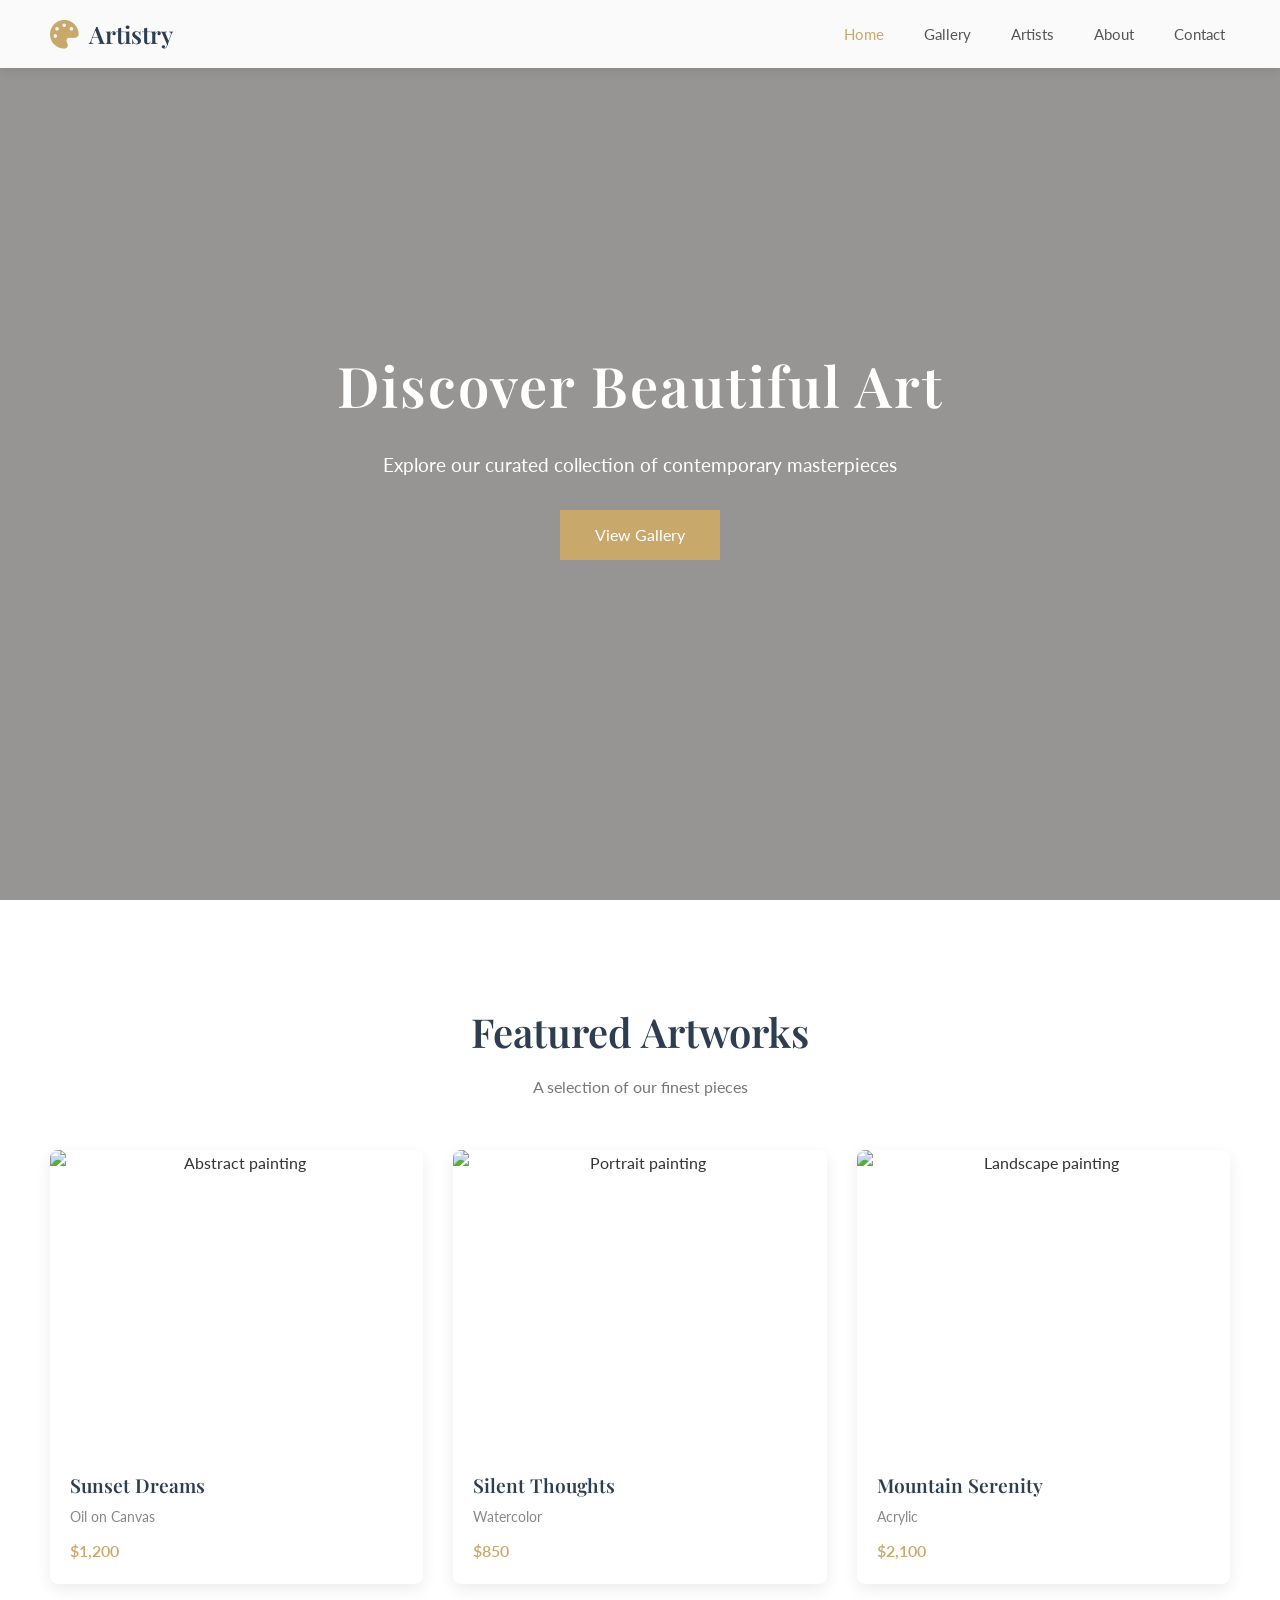
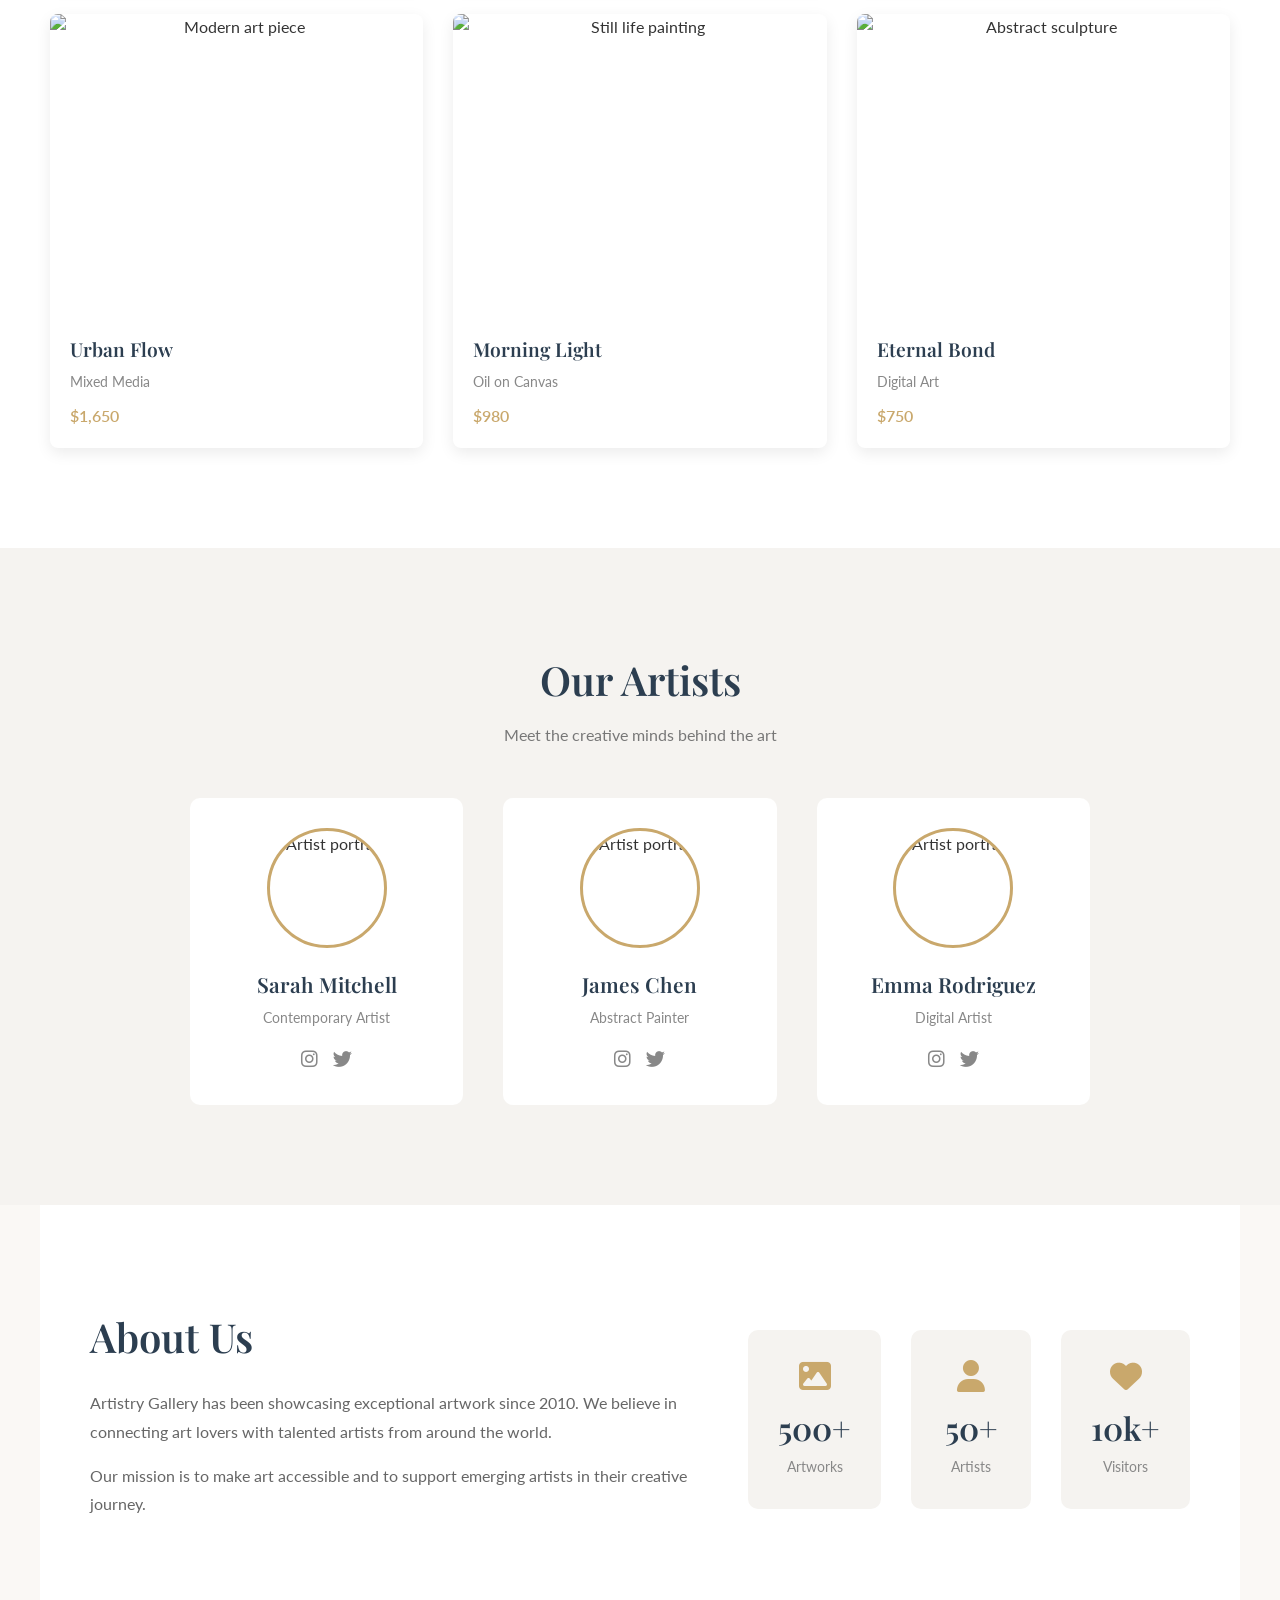
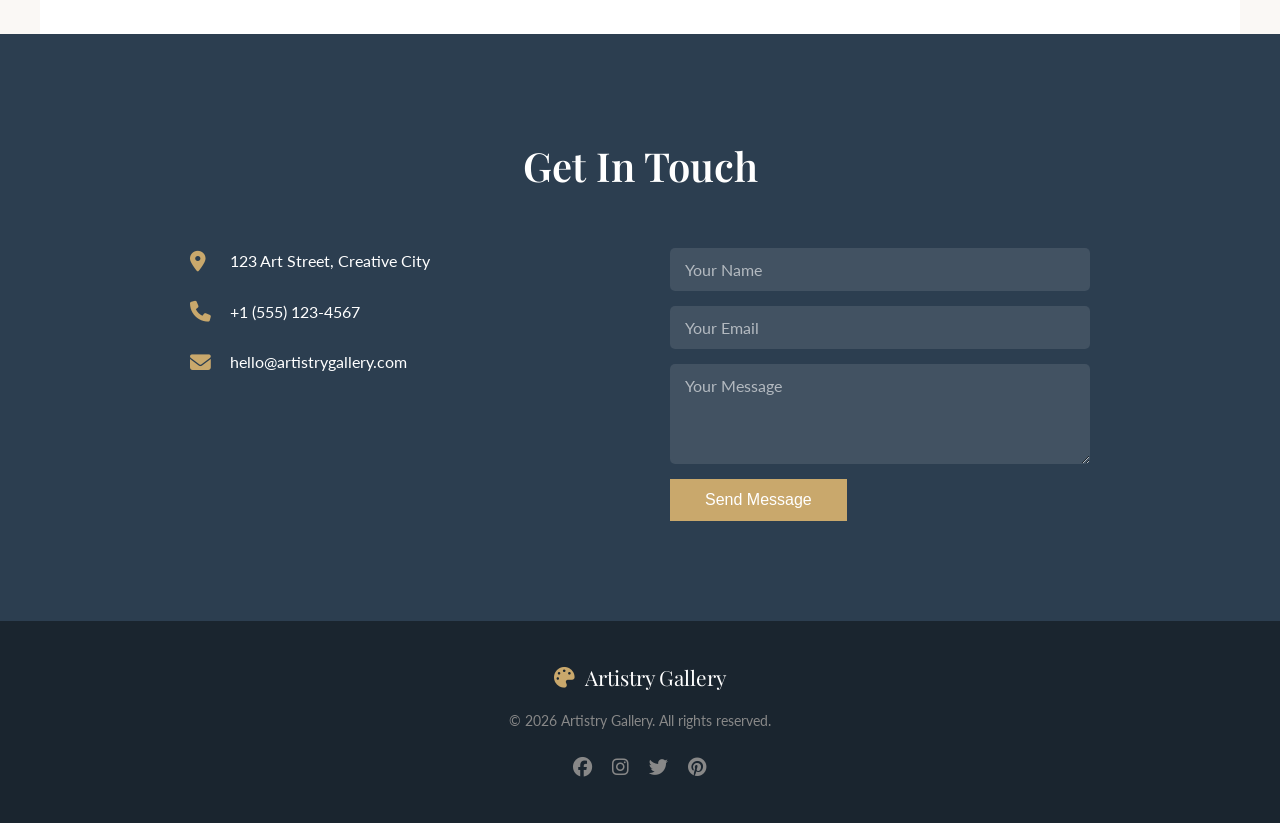
==== manual-gallery/index.html @ 129212a2 "Add manual art gallery website with HTML5 semantic elements, responsive CSS, and Font Awesome icons" ====
<!DOCTYPE html>
<html lang="en">
<head>
    <meta charset="UTF-8">
    <meta name="viewport" content="width=device-width, initial-scale=1.0">
    <title>Artistry Gallery</title>
    
    <!-- External CSS -->
    <link rel="stylesheet" href="styles.css">
    
    <!-- Google Fonts -->
    <link href="https://fonts.googleapis.com/css2?family=Playfair+Display:wght@400;600&family=Lato:wght@300;400&display=swap" rel="stylesheet">
    
    <!-- Font Awesome Icons -->
    <link rel="stylesheet" href="https://cdnjs.cloudflare.com/ajax/libs/font-awesome/6.4.0/css/all.min.css">
</head>
<body>
    <!-- Header Section -->
    <header id="main-header">
        <div class="logo">
            <i class="fa-solid fa-palette"></i>
            <span>Artistry</span>
        </div>
        
        <!-- Navigation Bar -->
        <nav class="navbar">
            <ul class="nav-links">
                <li><a href="#home" class="nav-link active">Home</a></li>
                <li><a href="#gallery" class="nav-link">Gallery</a></li>
                <li><a href="#artists" class="nav-link">Artists</a></li>
                <li><a href="#about" class="nav-link">About</a></li>
                <li><a href="#contact" class="nav-link">Contact</a></li>
            </ul>
        </nav>
    </header>

    <!-- Main Content -->
    <main>
        <!-- Hero Section -->
        <section id="home" class="hero">
            <div class="hero-content">
                <h1>Discover Beautiful Art</h1>
                <p>Explore our curated collection of contemporary masterpieces</p>
                <a href="#gallery" class="btn">View Gallery</a>
            </div>
        </section>

        <!-- Gallery Section -->
        <section id="gallery" class="gallery-section">
            <h2>Featured Artworks</h2>
            <p class="section-desc">A selection of our finest pieces</p>
            
            <div class="gallery-grid">
                <!-- Artwork 1 -->
                <article class="artwork-card">
                    <figure class="artwork-image">
                        <!-- PLACEHOLDER: Replace src with your image -->
                        <img src="https://via.placeholder.com/400x500/e8d5b7/333?text=Artwork+1" alt="Abstract painting">
                        <figcaption class="artwork-overlay">
                            <span class="view-btn"><i class="fa-solid fa-eye"></i></span>
                        </figcaption>
                    </figure>
                    <div class="artwork-info">
                        <h3>Sunset Dreams</h3>
                        <p>Oil on Canvas</p>
                        <span class="price">$1,200</span>
                    </div>
                </article>

                <!-- Artwork 2 -->
                <article class="artwork-card">
                    <figure class="artwork-image">
                        <!-- PLACEHOLDER: Replace src with your image -->
                        <img src="https://via.placeholder.com/400x500/c9b8a8/333?text=Artwork+2" alt="Portrait painting">
                        <figcaption class="artwork-overlay">
                            <span class="view-btn"><i class="fa-solid fa-eye"></i></span>
                        </figcaption>
                    </figure>
                    <div class="artwork-info">
                        <h3>Silent Thoughts</h3>
                        <p>Watercolor</p>
                        <span class="price">$850</span>
                    </div>
                </article>

                <!-- Artwork 3 -->
                <article class="artwork-card">
                    <figure class="artwork-image">
                        <!-- PLACEHOLDER: Replace src with your image -->
                        <img src="https://via.placeholder.com/400x500/d4c4b0/333?text=Artwork+3" alt="Landscape painting">
                        <figcaption class="artwork-overlay">
                            <span class="view-btn"><i class="fa-solid fa-eye"></i></span>
                        </figcaption>
                    </figure>
                    <div class="artwork-info">
                        <h3>Mountain Serenity</h3>
                        <p>Acrylic</p>
                        <span class="price">$2,100</span>
                    </div>
                </article>

                <!-- Artwork 4 -->
                <article class="artwork-card">
                    <figure class="artwork-image">
                        <!-- PLACEHOLDER: Replace src with your image -->
                        <img src="https://via.placeholder.com/400x500/b8a898/333?text=Artwork+4" alt="Modern art piece">
                        <figcaption class="artwork-overlay">
                            <span class="view-btn"><i class="fa-solid fa-eye"></i></span>
                        </figcaption>
                    </figure>
                    <div class="artwork-info">
                        <h3>Urban Flow</h3>
                        <p>Mixed Media</p>
                        <span class="price">$1,650</span>
                    </div>
                </article>

                <!-- Artwork 5 -->
                <article class="artwork-card">
                    <figure class="artwork-image">
                        <!-- PLACEHOLDER: Replace src with your image -->
                        <img src="https://via.placeholder.com/400x500/a89888/333?text=Artwork+5" alt="Still life painting">
                        <figcaption class="artwork-overlay">
                            <span class="view-btn"><i class="fa-solid fa-eye"></i></span>
                        </figcaption>
                    </figure>
                    <div class="artwork-info">
                        <h3>Morning Light</h3>
                        <p>Oil on Canvas</p>
                        <span class="price">$980</span>
                    </div>
                </article>

                <!-- Artwork 6 -->
                <article class="artwork-card">
                    <figure class="artwork-image">
                        <!-- PLACEHOLDER: Replace src with your image -->
                        <img src="https://via.placeholder.com/400x500/988878/333?text=Artwork+6" alt="Abstract sculpture">
                        <figcaption class="artwork-overlay">
                            <span class="view-btn"><i class="fa-solid fa-eye"></i></span>
                        </figcaption>
                    </figure>
                    <div class="artwork-info">
                        <h3>Eternal Bond</h3>
                        <p>Digital Art</p>
                        <span class="price">$750</span>
                    </div>
                </article>
            </div>
        </section>

        <!-- Artists Section -->
        <section id="artists" class="artists-section">
            <h2>Our Artists</h2>
            <p class="section-desc">Meet the creative minds behind the art</p>
            
            <div class="artists-grid">
                <article class="artist-card">
                    <figure>
                        <!-- PLACEHOLDER: Replace with artist image -->
                        <img src="https://via.placeholder.com/200x200/ddd/666?text=Artist+1" alt="Artist portrait">
                    </figure>
                    <h3>Sarah Mitchell</h3>
                    <p>Contemporary Artist</p>
                    <div class="social-links">
                        <a href="#"><i class="fa-brands fa-instagram"></i></a>
                        <a href="#"><i class="fa-brands fa-twitter"></i></a>
                    </div>
                </article>

                <article class="artist-card">
                    <figure>
                        <!-- PLACEHOLDER: Replace with artist image -->
                        <img src="https://via.placeholder.com/200x200/ddd/666?text=Artist+2" alt="Artist portrait">
                    </figure>
                    <h3>James Chen</h3>
                    <p>Abstract Painter</p>
                    <div class="social-links">
                        <a href="#"><i class="fa-brands fa-instagram"></i></a>
                        <a href="#"><i class="fa-brands fa-twitter"></i></a>
                    </div>
                </article>

                <article class="artist-card">
                    <figure>
                        <!-- PLACEHOLDER: Replace with artist image -->
                        <img src="https://via.placeholder.com/200x200/ddd/666?text=Artist+3" alt="Artist portrait">
                    </figure>
                    <h3>Emma Rodriguez</h3>
                    <p>Digital Artist</p>
                    <div class="social-links">
                        <a href="#"><i class="fa-brands fa-instagram"></i></a>
                        <a href="#"><i class="fa-brands fa-twitter"></i></a>
                    </div>
                </article>
            </div>
        </section>

        <!-- About Section -->
        <section id="about" class="about-section">
            <div class="about-content">
                <h2>About Us</h2>
                <p>Artistry Gallery has been showcasing exceptional artwork since 2010. We believe in connecting art lovers with talented artists from around the world.</p>
                <p>Our mission is to make art accessible and to support emerging artists in their creative journey.</p>
            </div>
            <aside class="about-stats">
                <div class="stat">
                    <i class="fa-solid fa-image"></i>
                    <span class="stat-number">500+</span>
                    <span>Artworks</span>
                </div>
                <div class="stat">
                    <i class="fa-solid fa-user"></i>
                    <span class="stat-number">50+</span>
                    <span>Artists</span>
                </div>
                <div class="stat">
                    <i class="fa-solid fa-heart"></i>
                    <span class="stat-number">10k+</span>
                    <span>Visitors</span>
                </div>
            </aside>
        </section>

        <!-- Contact Section -->
        <section id="contact" class="contact-section">
            <h2>Get In Touch</h2>
            <div class="contact-wrapper">
                <div class="contact-info">
                    <div class="info-item">
                        <i class="fa-solid fa-location-dot"></i>
                        <p>123 Art Street, Creative City</p>
                    </div>
                    <div class="info-item">
                        <i class="fa-solid fa-phone"></i>
                        <p>+1 (555) 123-4567</p>
                    </div>
                    <div class="info-item">
                        <i class="fa-solid fa-envelope"></i>
                        <p>hello@artistrygallery.com</p>
                    </div>
                </div>
                <form class="contact-form">
                    <input type="text" placeholder="Your Name" required>
                    <input type="email" placeholder="Your Email" required>
                    <textarea placeholder="Your Message" rows="4" required></textarea>
                    <button type="submit" class="btn">Send Message</button>
                </form>
            </div>
        </section>
    </main>

    <!-- Footer -->
    <footer>
        <div class="footer-content">
            <div class="footer-brand">
                <i class="fa-solid fa-palette"></i>
                <span>Artistry Gallery</span>
            </div>
            <p>&copy; 2026 Artistry Gallery. All rights reserved.</p>
            <div class="footer-social">
                <a href="#"><i class="fa-brands fa-facebook"></i></a>
                <a href="#"><i class="fa-brands fa-instagram"></i></a>
                <a href="#"><i class="fa-brands fa-twitter"></i></a>
                <a href="#"><i class="fa-brands fa-pinterest"></i></a>
            </div>
        </div>
    </footer>
</body>
</html>
---- manual-gallery/styles.css ----
/* ========================================
   ARTISTRY GALLERY - Manual CSS Stylesheet
   ======================================== */

/* CSS Reset & Base Styles */
* {
    margin: 0;
    padding: 0;
    box-sizing: border-box;
}

/* Type Selector - applies to all elements of that type */
html {
    scroll-behavior: smooth;
}

body {
    font-family: 'Lato', sans-serif;
    line-height: 1.6;
    color: #333;
    background-color: #faf8f5;
}

h1, h2, h3 {
    font-family: 'Playfair Display', serif;
    font-weight: 600;
}

img {
    max-width: 100%;
    height: auto;
    display: block;
}

a {
    text-decoration: none;
    color: inherit;
}

ul {
    list-style: none;
}

/* ========================================
   HEADER STYLES (ID Selector: #main-header)
   ======================================== */
#main-header {
    position: fixed;
    top: 0;
    left: 0;
    right: 0;
    display: flex;
    justify-content: space-between;
    align-items: center;
    padding: 15px 50px;
    background: rgba(255, 255, 255, 0.95);
    box-shadow: 0 2px 10px rgba(0, 0, 0, 0.1);
    z-index: 1000;
    transition: all 0.3s ease;
}

/* Class Selector - .logo */
.logo {
    display: flex;
    align-items: center;
    gap: 10px;
    font-family: 'Playfair Display', serif;
    font-size: 1.5rem;
    font-weight: 600;
    color: #2c3e50;
}

.logo i {
    color: #c9a86c;
    font-size: 1.8rem;
}

/* ========================================
   NAVIGATION STYLES
   ======================================== */
.navbar {
    display: flex;
}

.nav-links {
    display: flex;
    gap: 30px;
}

.nav-link {
    font-size: 0.95rem;
    font-weight: 400;
    color: #555;
    padding: 8px 5px;
    position: relative;
    transition: color 0.3s ease;
}

/* Pseudo-class: hover */
.nav-link:hover {
    color: #c9a86c;
}

/* Pseudo-class: active (class-based for current page) */
.nav-link.active {
    color: #c9a86c;
}

/* Pseudo-element: after - underline effect */
.nav-link::after {
    content: '';
    position: absolute;
    bottom: 0;
    left: 0;
    width: 0;
    height: 2px;
    background: #c9a86c;
    transition: width 0.3s ease;
}

.nav-link:hover::after {
    width: 100%;
}

/* ========================================
   HERO SECTION
   ======================================== */
.hero {
    height: 100vh;
    display: flex;
    align-items: center;
    justify-content: center;
    text-align: center;
    /* Background Image - can be replaced */
    background: linear-gradient(rgba(0, 0, 0, 0.4), rgba(0, 0, 0, 0.4)),
                url('https://images.unsplash.com/photo-1536924940846-227afb31e2a5?w=1920') center/cover no-repeat;
    color: #fff;
}

.hero-content h1 {
    font-size: 3.5rem;
    margin-bottom: 20px;
    letter-spacing: 2px;
    animation: fadeInUp 1s ease;
}

.hero-content p {
    font-size: 1.2rem;
    margin-bottom: 30px;
    opacity: 0.9;
    animation: fadeInUp 1s ease 0.2s both;
}

/* Button Class */
.btn {
    display: inline-block;
    padding: 12px 35px;
    background: #c9a86c;
    color: #fff;
    font-size: 1rem;
    border: none;
    cursor: pointer;
    transition: all 0.3s ease;
    animation: fadeInUp 1s ease 0.4s both;
}

.btn:hover {
    background: #b8975b;
    transform: translateY(-3px);
    box-shadow: 0 5px 20px rgba(201, 168, 108, 0.4);
}

/* ========================================
   GALLERY SECTION
   ======================================== */
.gallery-section {
    padding: 100px 50px;
    text-align: center;
    background: #fff;
}

.gallery-section h2 {
    font-size: 2.5rem;
    color: #2c3e50;
    margin-bottom: 10px;
}

.section-desc {
    color: #777;
    margin-bottom: 50px;
}

.gallery-grid {
    display: grid;
    grid-template-columns: repeat(3, 1fr);
    gap: 30px;
    max-width: 1200px;
    margin: 0 auto;
}

/* Artwork Card Styles */
.artwork-card {
    background: #fff;
    border-radius: 8px;
    overflow: hidden;
    box-shadow: 0 5px 15px rgba(0, 0, 0, 0.08);
    transition: transform 0.4s ease, box-shadow 0.4s ease;
}

.artwork-card:hover {
    transform: translateY(-10px);
    box-shadow: 0 15px 40px rgba(0, 0, 0, 0.15);
}

.artwork-image {
    position: relative;
    overflow: hidden;
}

.artwork-image img {
    width: 100%;
    height: 300px;
    object-fit: cover;
    transition: transform 0.5s ease;
}

.artwork-card:hover .artwork-image img {
    transform: scale(1.1);
}

.artwork-overlay {
    position: absolute;
    top: 0;
    left: 0;
    right: 0;
    bottom: 0;
    background: rgba(44, 62, 80, 0.7);
    display: flex;
    align-items: center;
    justify-content: center;
    opacity: 0;
    transition: opacity 0.4s ease;
}

.artwork-card:hover .artwork-overlay {
    opacity: 1;
}

.view-btn {
    width: 50px;
    height: 50px;
    border-radius: 50%;
    background: #c9a86c;
    color: #fff;
    display: flex;
    align-items: center;
    justify-content: center;
    font-size: 1.2rem;
    transform: scale(0);
    transition: transform 0.3s ease;
}

.artwork-card:hover .view-btn {
    transform: scale(1);
}

.artwork-info {
    padding: 20px;
    text-align: left;
}

.artwork-info h3 {
    font-size: 1.2rem;
    color: #2c3e50;
    margin-bottom: 5px;
}

.artwork-info p {
    color: #888;
    font-size: 0.9rem;
}

.price {
    display: inline-block;
    margin-top: 10px;
    font-weight: 600;
    color: #c9a86c;
}

/* ========================================
   ARTISTS SECTION
   ======================================== */
.artists-section {
    padding: 100px 50px;
    text-align: center;
    background: #f5f3f0;
}

.artists-section h2 {
    font-size: 2.5rem;
    color: #2c3e50;
    margin-bottom: 10px;
}

.artists-grid {
    display: grid;
    grid-template-columns: repeat(3, 1fr);
    gap: 40px;
    max-width: 900px;
    margin: 0 auto;
}

.artist-card {
    padding: 30px;
    background: #fff;
    border-radius: 10px;
    transition: transform 0.3s ease;
}

.artist-card:hover {
    transform: translateY(-5px);
}

.artist-card figure {
    width: 120px;
    height: 120px;
    margin: 0 auto 20px;
    border-radius: 50%;
    overflow: hidden;
    border: 3px solid #c9a86c;
}

.artist-card img {
    width: 100%;
    height: 100%;
    object-fit: cover;
}

.artist-card h3 {
    font-size: 1.3rem;
    color: #2c3e50;
    margin-bottom: 5px;
}

.artist-card p {
    color: #888;
    font-size: 0.9rem;
    margin-bottom: 15px;
}

.social-links {
    display: flex;
    justify-content: center;
    gap: 15px;
}

.social-links a {
    color: #888;
    font-size: 1.2rem;
    transition: color 0.3s ease;
}

/* Pseudo-class: hover for social links */
.social-links a:hover {
    color: #c9a86c;
}

/* ========================================
   ABOUT SECTION
   ======================================== */
.about-section {
    display: flex;
    align-items: center;
    padding: 100px 50px;
    background: #fff;
    gap: 60px;
    max-width: 1200px;
    margin: 0 auto;
}

.about-content {
    flex: 1;
}

.about-content h2 {
    font-size: 2.5rem;
    color: #2c3e50;
    margin-bottom: 20px;
}

.about-content p {
    color: #666;
    margin-bottom: 15px;
    line-height: 1.8;
}

.about-stats {
    display: flex;
    gap: 30px;
}

.stat {
    text-align: center;
    padding: 30px;
    background: #f5f3f0;
    border-radius: 10px;
    min-width: 120px;
}

.stat i {
    font-size: 2rem;
    color: #c9a86c;
    margin-bottom: 10px;
}

.stat-number {
    display: block;
    font-size: 2rem;
    font-weight: 600;
    color: #2c3e50;
    font-family: 'Playfair Display', serif;
}

.stat span:last-child {
    color: #888;
    font-size: 0.9rem;
}

/* ========================================
   CONTACT SECTION
   ======================================== */
.contact-section {
    padding: 100px 50px;
    background: #2c3e50;
    color: #fff;
    text-align: center;
}

.contact-section h2 {
    font-size: 2.5rem;
    margin-bottom: 50px;
}

.contact-wrapper {
    display: flex;
    justify-content: center;
    gap: 60px;
    max-width: 900px;
    margin: 0 auto;
    text-align: left;
}

.contact-info {
    flex: 1;
}

.info-item {
    display: flex;
    align-items: center;
    gap: 15px;
    margin-bottom: 25px;
}

.info-item i {
    font-size: 1.3rem;
    color: #c9a86c;
    width: 25px;
}

.contact-form {
    flex: 1;
    display: flex;
    flex-direction: column;
    gap: 15px;
}

.contact-form input,
.contact-form textarea {
    padding: 12px 15px;
    border: none;
    border-radius: 5px;
    font-family: 'Lato', sans-serif;
    font-size: 1rem;
    background: rgba(255, 255, 255, 0.1);
    color: #fff;
    transition: background 0.3s ease;
}

/* Pseudo-class: focus */
.contact-form input:focus,
.contact-form textarea:focus {
    outline: none;
    background: rgba(255, 255, 255, 0.2);
}

/* Pseudo-element: placeholder */
.contact-form input::placeholder,
.contact-form textarea::placeholder {
    color: rgba(255, 255, 255, 0.6);
}

.contact-form .btn {
    align-self: flex-start;
}

/* ========================================
   FOOTER
   ======================================== */
footer {
    background: #1a252f;
    padding: 40px 50px;
    text-align: center;
}

.footer-content {
    max-width: 1200px;
    margin: 0 auto;
}

.footer-brand {
    display: flex;
    align-items: center;
    justify-content: center;
    gap: 10px;
    font-family: 'Playfair Display', serif;
    font-size: 1.3rem;
    color: #fff;
    margin-bottom: 15px;
}

.footer-brand i {
    color: #c9a86c;
}

footer p {
    color: #888;
    font-size: 0.9rem;
    margin-bottom: 20px;
}

.footer-social {
    display: flex;
    justify-content: center;
    gap: 20px;
}

.footer-social a {
    color: #888;
    font-size: 1.2rem;
    transition: color 0.3s ease, transform 0.3s ease;
}

.footer-social a:hover {
    color: #c9a86c;
    transform: translateY(-3px);
}

/* ========================================
   ANIMATIONS
   ======================================== */
@keyframes fadeInUp {
    from {
        opacity: 0;
        transform: translateY(30px);
    }
    to {
        opacity: 1;
        transform: translateY(0);
    }
}

/* ========================================
   RESPONSIVE DESIGN - MEDIA QUERIES
   ======================================== */

/* Tablet - Medium screens */
@media screen and (max-width: 992px) {
    .gallery-grid {
        grid-template-columns: repeat(2, 1fr);
    }
    
    .artists-grid {
        grid-template-columns: repeat(2, 1fr);
    }
    
    .about-section {
        flex-direction: column;
        text-align: center;
    }
    
    .about-stats {
        justify-content: center;
    }
    
    .contact-wrapper {
        flex-direction: column;
        text-align: center;
    }
    
    .contact-info {
        display: flex;
        flex-direction: column;
        align-items: center;
    }
}

/* Mobile - Small screens */
@media screen and (max-width: 768px) {
    #main-header {
        padding: 15px 20px;
        flex-direction: column;
        gap: 15px;
    }
    
    .nav-links {
        gap: 15px;
        flex-wrap: wrap;
        justify-content: center;
    }
    
    .hero-content h1 {
        font-size: 2.2rem;
    }
    
    .hero-content p {
        font-size: 1rem;
        padding: 0 20px;
    }
    
    .gallery-section,
    .artists-section,
    .about-section,
    .contact-section {
        padding: 60px 20px;
    }
    
    .gallery-grid {
        grid-template-columns: 1fr;
        gap: 20px;
    }
    
    .artists-grid {
        grid-template-columns: 1fr;
    }
    
    .about-stats {
        flex-direction: column;
        align-items: center;
    }
    
    .stat {
        width: 100%;
        max-width: 200px;
    }
    
    .gallery-section h2,
    .artists-section h2,
    .about-content h2,
    .contact-section h2 {
        font-size: 1.8rem;
    }
}

/* Extra small screens */
@media screen and (max-width: 480px) {
    .hero-content h1 {
        font-size: 1.8rem;
    }
    
    .btn {
        padding: 10px 25px;
        font-size: 0.9rem;
    }
    
    .nav-link {
        font-size: 0.85rem;
    }
    
    .contact-form input,
    .contact-form textarea {
        padding: 10px 12px;
    }
}
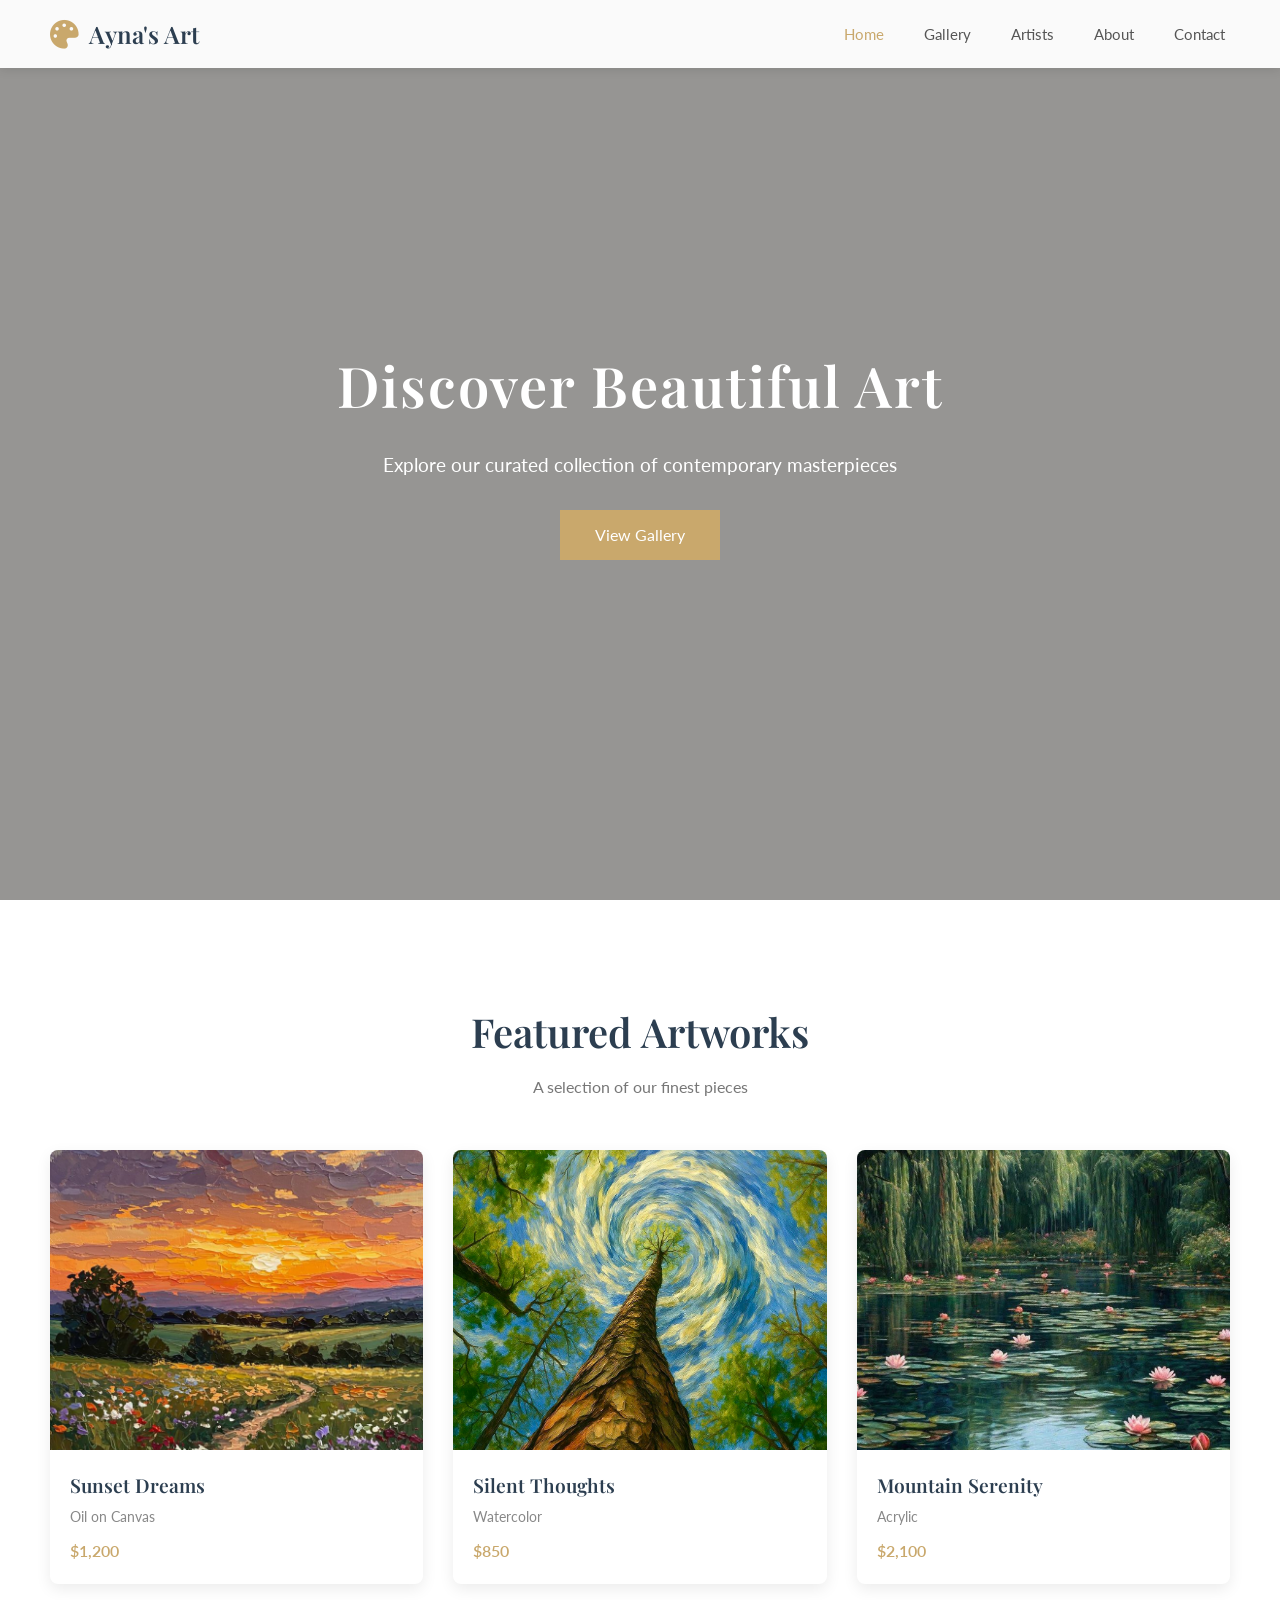
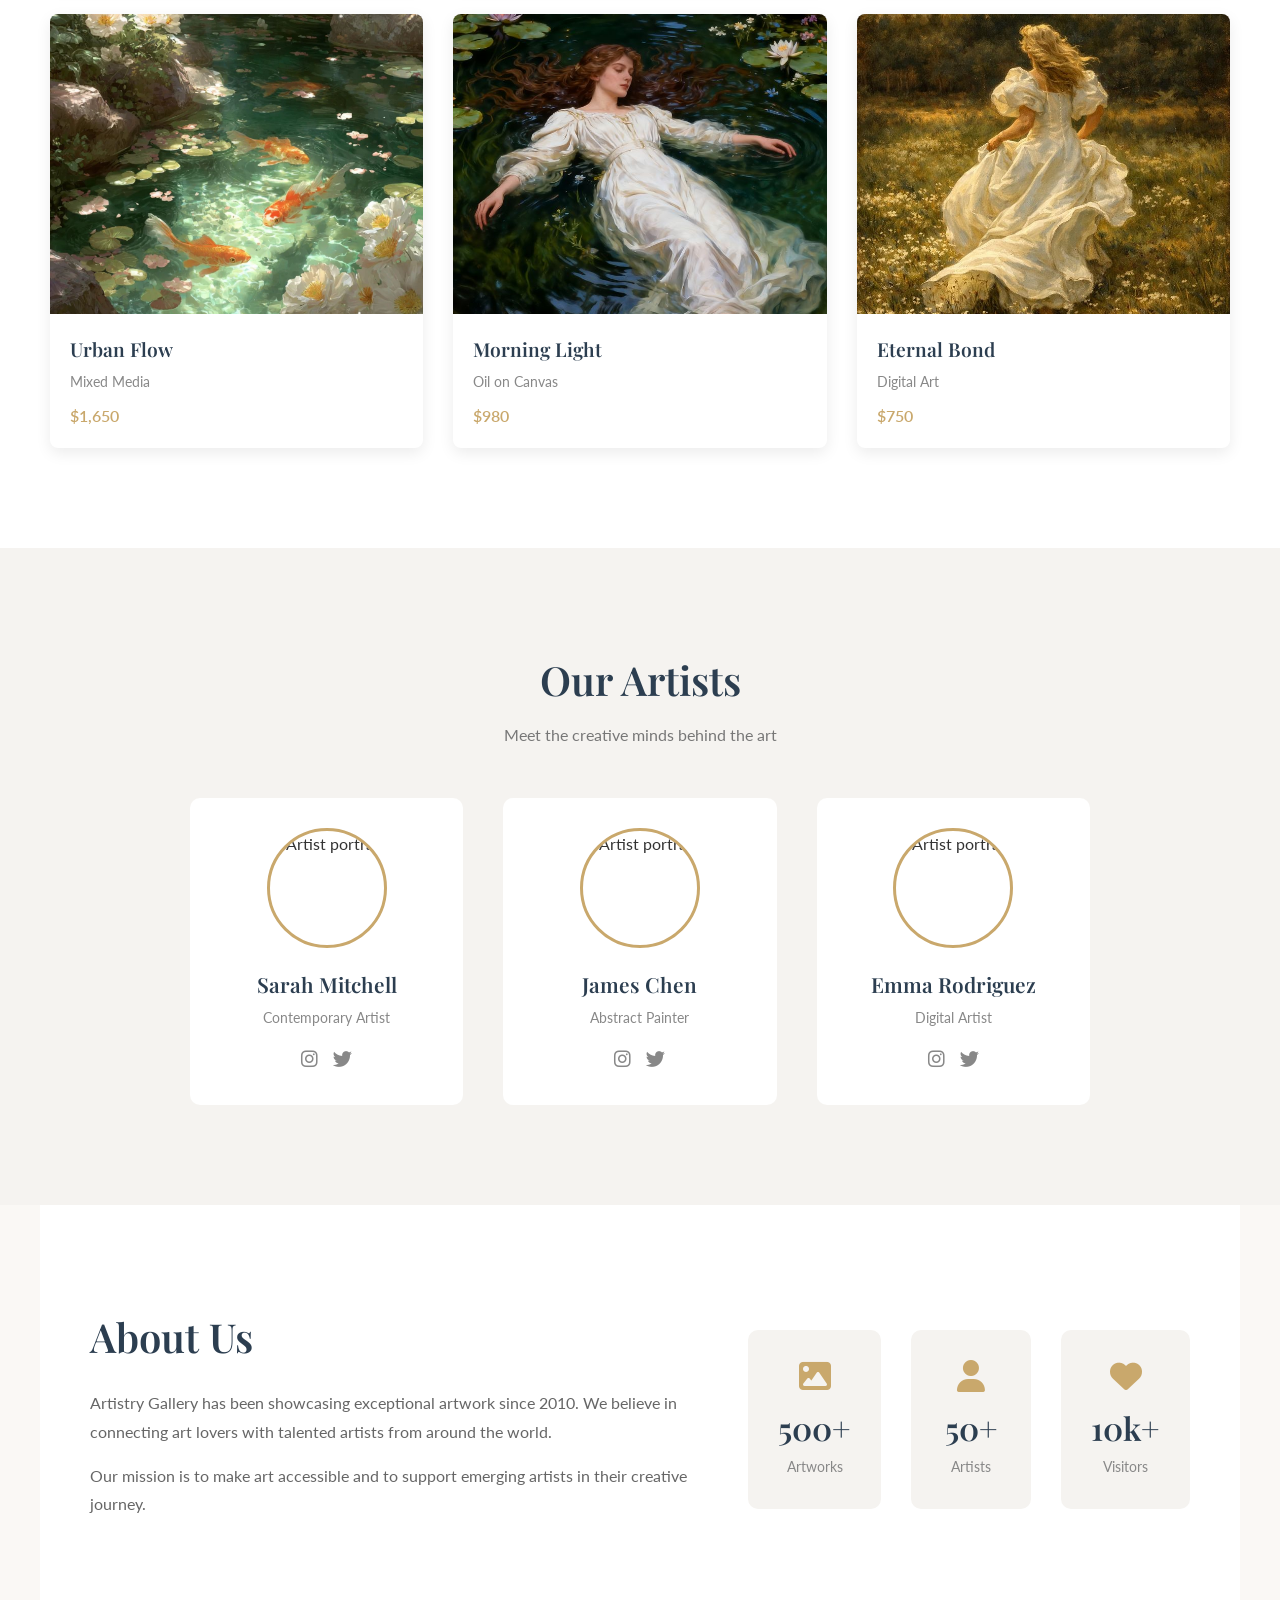
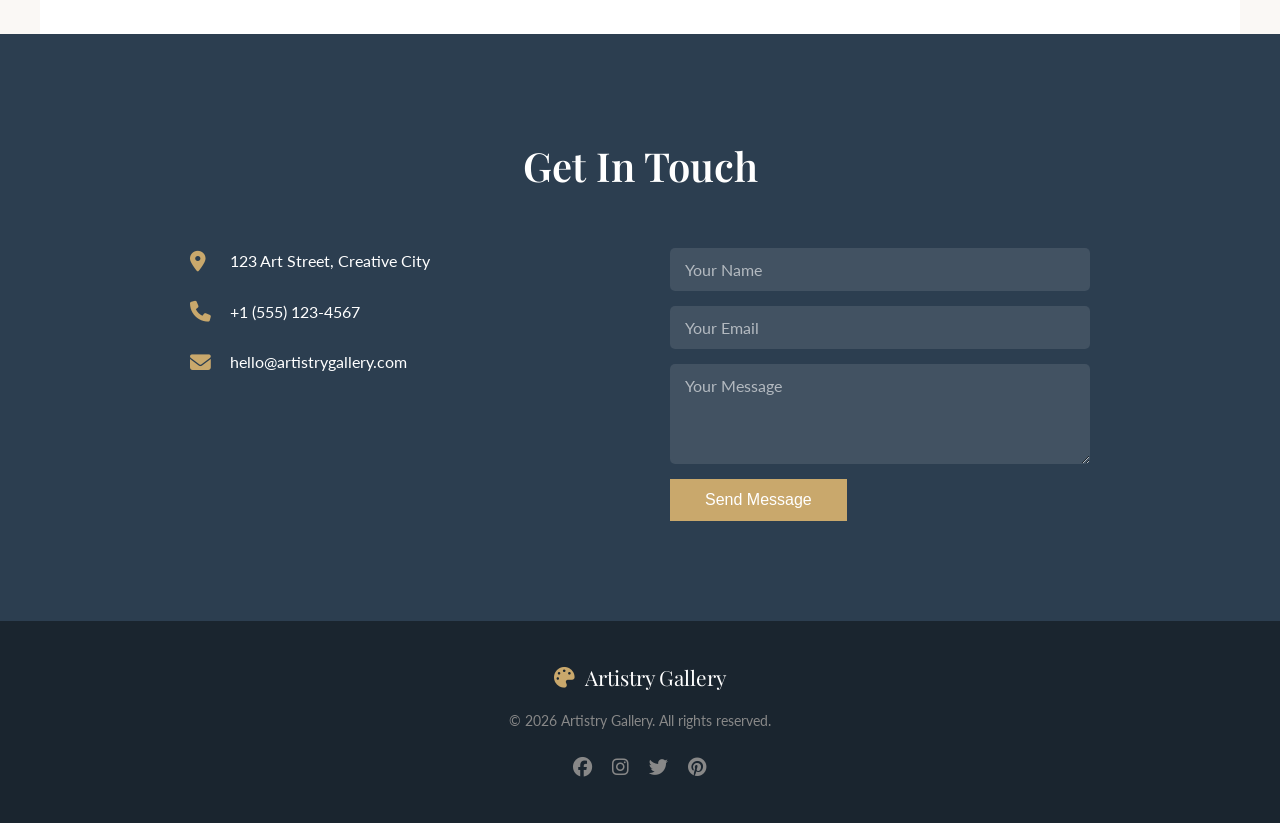
==== commit 118e53d8: "Add artwork images 1-6.jpg to both galleries" ====
--- a/manual-gallery/index.html
+++ b/manual-gallery/index.html
@@ -5,24 +5,24 @@
     <meta name="viewport" content="width=device-width, initial-scale=1.0">
     <title>Artistry Gallery</title>
     
-    <!-- External CSS -->
+    <!-- css -->
     <link rel="stylesheet" href="styles.css">
     
-    <!-- Google Fonts -->
+    <!-- fonts -->
     <link href="https://fonts.googleapis.com/css2?family=Playfair+Display:wght@400;600&family=Lato:wght@300;400&display=swap" rel="stylesheet">
     
-    <!-- Font Awesome Icons -->
+    <!-- icons -->
     <link rel="stylesheet" href="https://cdnjs.cloudflare.com/ajax/libs/font-awesome/6.4.0/css/all.min.css">
 </head>
 <body>
-    <!-- Header Section -->
+    <!-- header -->
     <header id="main-header">
         <div class="logo">
             <i class="fa-solid fa-palette"></i>
-            <span>Artistry</span>
+            <span>Ayna's Art</span>
         </div>
         
-        <!-- Navigation Bar -->
+        <!-- nav -->
         <nav class="navbar">
             <ul class="nav-links">
                 <li><a href="#home" class="nav-link active">Home</a></li>
@@ -34,9 +34,9 @@
         </nav>
     </header>
 
-    <!-- Main Content -->
+    <!-- main stuff -->
     <main>
-        <!-- Hero Section -->
+        <!-- hero banner -->
         <section id="home" class="hero">
             <div class="hero-content">
                 <h1>Discover Beautiful Art</h1>
@@ -45,17 +45,16 @@
             </div>
         </section>
 
-        <!-- Gallery Section -->
+        <!-- gallery -->
         <section id="gallery" class="gallery-section">
             <h2>Featured Artworks</h2>
             <p class="section-desc">A selection of our finest pieces</p>
             
             <div class="gallery-grid">
-                <!-- Artwork 1 -->
-                <article class="artwork-card">
-                    <figure class="artwork-image">
-                        <!-- PLACEHOLDER: Replace src with your image -->
-                        <img src="https://via.placeholder.com/400x500/e8d5b7/333?text=Artwork+1" alt="Abstract painting">
+                <!-- artwork cards - add more as needed -->
+                <article class="artwork-card">
+                    <figure class="artwork-image">
+                        <img src="1.jpg" alt="Abstract painting">
                         <figcaption class="artwork-overlay">
                             <span class="view-btn"><i class="fa-solid fa-eye"></i></span>
                         </figcaption>
@@ -67,11 +66,9 @@
                     </div>
                 </article>
 
-                <!-- Artwork 2 -->
-                <article class="artwork-card">
-                    <figure class="artwork-image">
-                        <!-- PLACEHOLDER: Replace src with your image -->
-                        <img src="https://via.placeholder.com/400x500/c9b8a8/333?text=Artwork+2" alt="Portrait painting">
+                <article class="artwork-card">
+                    <figure class="artwork-image">
+                        <img src="2.jpg" alt="Portrait painting">
                         <figcaption class="artwork-overlay">
                             <span class="view-btn"><i class="fa-solid fa-eye"></i></span>
                         </figcaption>
@@ -83,11 +80,9 @@
                     </div>
                 </article>
 
-                <!-- Artwork 3 -->
-                <article class="artwork-card">
-                    <figure class="artwork-image">
-                        <!-- PLACEHOLDER: Replace src with your image -->
-                        <img src="https://via.placeholder.com/400x500/d4c4b0/333?text=Artwork+3" alt="Landscape painting">
+                <article class="artwork-card">
+                    <figure class="artwork-image">
+                        <img src="3.jpg" alt="Landscape painting">
                         <figcaption class="artwork-overlay">
                             <span class="view-btn"><i class="fa-solid fa-eye"></i></span>
                         </figcaption>
@@ -99,11 +94,9 @@
                     </div>
                 </article>
 
-                <!-- Artwork 4 -->
-                <article class="artwork-card">
-                    <figure class="artwork-image">
-                        <!-- PLACEHOLDER: Replace src with your image -->
-                        <img src="https://via.placeholder.com/400x500/b8a898/333?text=Artwork+4" alt="Modern art piece">
+                <article class="artwork-card">
+                    <figure class="artwork-image">
+                        <img src="4.jpg" alt="Modern art piece">
                         <figcaption class="artwork-overlay">
                             <span class="view-btn"><i class="fa-solid fa-eye"></i></span>
                         </figcaption>
@@ -115,11 +108,9 @@
                     </div>
                 </article>
 
-                <!-- Artwork 5 -->
-                <article class="artwork-card">
-                    <figure class="artwork-image">
-                        <!-- PLACEHOLDER: Replace src with your image -->
-                        <img src="https://via.placeholder.com/400x500/a89888/333?text=Artwork+5" alt="Still life painting">
+                <article class="artwork-card">
+                    <figure class="artwork-image">
+                        <img src="5.jpg" alt="Still life painting">
                         <figcaption class="artwork-overlay">
                             <span class="view-btn"><i class="fa-solid fa-eye"></i></span>
                         </figcaption>
@@ -131,11 +122,9 @@
                     </div>
                 </article>
 
-                <!-- Artwork 6 -->
-                <article class="artwork-card">
-                    <figure class="artwork-image">
-                        <!-- PLACEHOLDER: Replace src with your image -->
-                        <img src="https://via.placeholder.com/400x500/988878/333?text=Artwork+6" alt="Abstract sculpture">
+                <article class="artwork-card">
+                    <figure class="artwork-image">
+                        <img src="6.jpg" alt="Abstract sculpture">
                         <figcaption class="artwork-overlay">
                             <span class="view-btn"><i class="fa-solid fa-eye"></i></span>
                         </figcaption>
@@ -149,7 +138,7 @@
             </div>
         </section>
 
-        <!-- Artists Section -->
+        <!-- artists -->
         <section id="artists" class="artists-section">
             <h2>Our Artists</h2>
             <p class="section-desc">Meet the creative minds behind the art</p>
@@ -196,7 +185,7 @@
             </div>
         </section>
 
-        <!-- About Section -->
+        <!-- about -->
         <section id="about" class="about-section">
             <div class="about-content">
                 <h2>About Us</h2>
@@ -222,7 +211,7 @@
             </aside>
         </section>
 
-        <!-- Contact Section -->
+        <!-- contact -->
         <section id="contact" class="contact-section">
             <h2>Get In Touch</h2>
             <div class="contact-wrapper">
@@ -250,7 +239,7 @@
         </section>
     </main>
 
-    <!-- Footer -->
+    <!-- footer -->
     <footer>
         <div class="footer-content">
             <div class="footer-brand">
--- a/manual-gallery/styles.css
+++ b/manual-gallery/styles.css
@@ -1,8 +1,7 @@
-/* ========================================
-   ARTISTRY GALLERY - Manual CSS Stylesheet
-   ======================================== */
-
-/* CSS Reset & Base Styles */
+/* Main styles for Artistry Gallery */
+/* made by [Your Name] */
+
+/* basic reset */
 * {
     margin: 0;
     padding: 0;
@@ -19,6 +18,7 @@
     line-height: 1.6;
     color: #333;
     background-color: #faf8f5;
+    /* background: #f5f5f5; - tried this but looked too grey */
 }
 
 h1, h2, h3 {
@@ -41,9 +41,7 @@
     list-style: none;
 }
 
-/* ========================================
-   HEADER STYLES (ID Selector: #main-header)
-   ======================================== */
+/* header */
 #main-header {
     position: fixed;
     top: 0;
@@ -59,7 +57,6 @@
     transition: all 0.3s ease;
 }
 
-/* Class Selector - .logo */
 .logo {
     display: flex;
     align-items: center;
@@ -75,9 +72,7 @@
     font-size: 1.8rem;
 }
 
-/* ========================================
-   NAVIGATION STYLES
-   ======================================== */
+/* nav stuff */
 .navbar {
     display: flex;
 }
@@ -96,17 +91,15 @@
     transition: color 0.3s ease;
 }
 
-/* Pseudo-class: hover */
 .nav-link:hover {
     color: #c9a86c;
 }
 
-/* Pseudo-class: active (class-based for current page) */
 .nav-link.active {
     color: #c9a86c;
 }
 
-/* Pseudo-element: after - underline effect */
+/* cool underline thing */
 .nav-link::after {
     content: '';
     position: absolute;
@@ -122,9 +115,7 @@
     width: 100%;
 }
 
-/* ========================================
-   HERO SECTION
-   ======================================== */
+/* hero section - the big banner at top */
 .hero {
     height: 100vh;
     display: flex;
@@ -142,6 +133,7 @@
     margin-bottom: 20px;
     letter-spacing: 2px;
     animation: fadeInUp 1s ease;
+    /* font-size: 4rem; too big on mobile */
 }
 
 .hero-content p {
@@ -151,7 +143,6 @@
     animation: fadeInUp 1s ease 0.2s both;
 }
 
-/* Button Class */
 .btn {
     display: inline-block;
     padding: 12px 35px;
@@ -170,9 +161,7 @@
     box-shadow: 0 5px 20px rgba(201, 168, 108, 0.4);
 }
 
-/* ========================================
-   GALLERY SECTION
-   ======================================== */
+/* gallery */
 .gallery-section {
     padding: 100px 50px;
     text-align: center;
@@ -198,10 +187,9 @@
     margin: 0 auto;
 }
 
-/* Artwork Card Styles */
 .artwork-card {
     background: #fff;
-    border-radius: 8px;
+    border-radius: 8px;  /* maybe try 10px? */
     overflow: hidden;
     box-shadow: 0 5px 15px rgba(0, 0, 0, 0.08);
     transition: transform 0.4s ease, box-shadow 0.4s ease;
@@ -287,9 +275,7 @@
     color: #c9a86c;
 }
 
-/* ========================================
-   ARTISTS SECTION
-   ======================================== */
+/* artists */
 .artists-section {
     padding: 100px 50px;
     text-align: center;
@@ -360,14 +346,11 @@
     transition: color 0.3s ease;
 }
 
-/* Pseudo-class: hover for social links */
 .social-links a:hover {
     color: #c9a86c;
 }
 
-/* ========================================
-   ABOUT SECTION
-   ======================================== */
+/* about us */
 .about-section {
     display: flex;
     align-items: center;
@@ -426,9 +409,7 @@
     font-size: 0.9rem;
 }
 
-/* ========================================
-   CONTACT SECTION
-   ======================================== */
+/* contact form area */
 .contact-section {
     padding: 100px 50px;
     background: #2c3e50;
@@ -486,14 +467,12 @@
     transition: background 0.3s ease;
 }
 
-/* Pseudo-class: focus */
 .contact-form input:focus,
 .contact-form textarea:focus {
     outline: none;
     background: rgba(255, 255, 255, 0.2);
 }
 
-/* Pseudo-element: placeholder */
 .contact-form input::placeholder,
 .contact-form textarea::placeholder {
     color: rgba(255, 255, 255, 0.6);
@@ -503,9 +482,7 @@
     align-self: flex-start;
 }
 
-/* ========================================
-   FOOTER
-   ======================================== */
+/* footer */
 footer {
     background: #1a252f;
     padding: 40px 50px;
@@ -555,9 +532,7 @@
     transform: translateY(-3px);
 }
 
-/* ========================================
-   ANIMATIONS
-   ======================================== */
+/* animations */
 @keyframes fadeInUp {
     from {
         opacity: 0;
@@ -569,11 +544,9 @@
     }
 }
 
-/* ========================================
-   RESPONSIVE DESIGN - MEDIA QUERIES
-   ======================================== */
-
-/* Tablet - Medium screens */
+/* responsive stuff */
+
+/* tablets */
 @media screen and (max-width: 992px) {
     .gallery-grid {
         grid-template-columns: repeat(2, 1fr);
@@ -604,7 +577,7 @@
     }
 }
 
-/* Mobile - Small screens */
+/* phones */
 @media screen and (max-width: 768px) {
     #main-header {
         padding: 15px 20px;
@@ -661,7 +634,7 @@
     }
 }
 
-/* Extra small screens */
+/* tiny screens lol */
 @media screen and (max-width: 480px) {
     .hero-content h1 {
         font-size: 1.8rem;
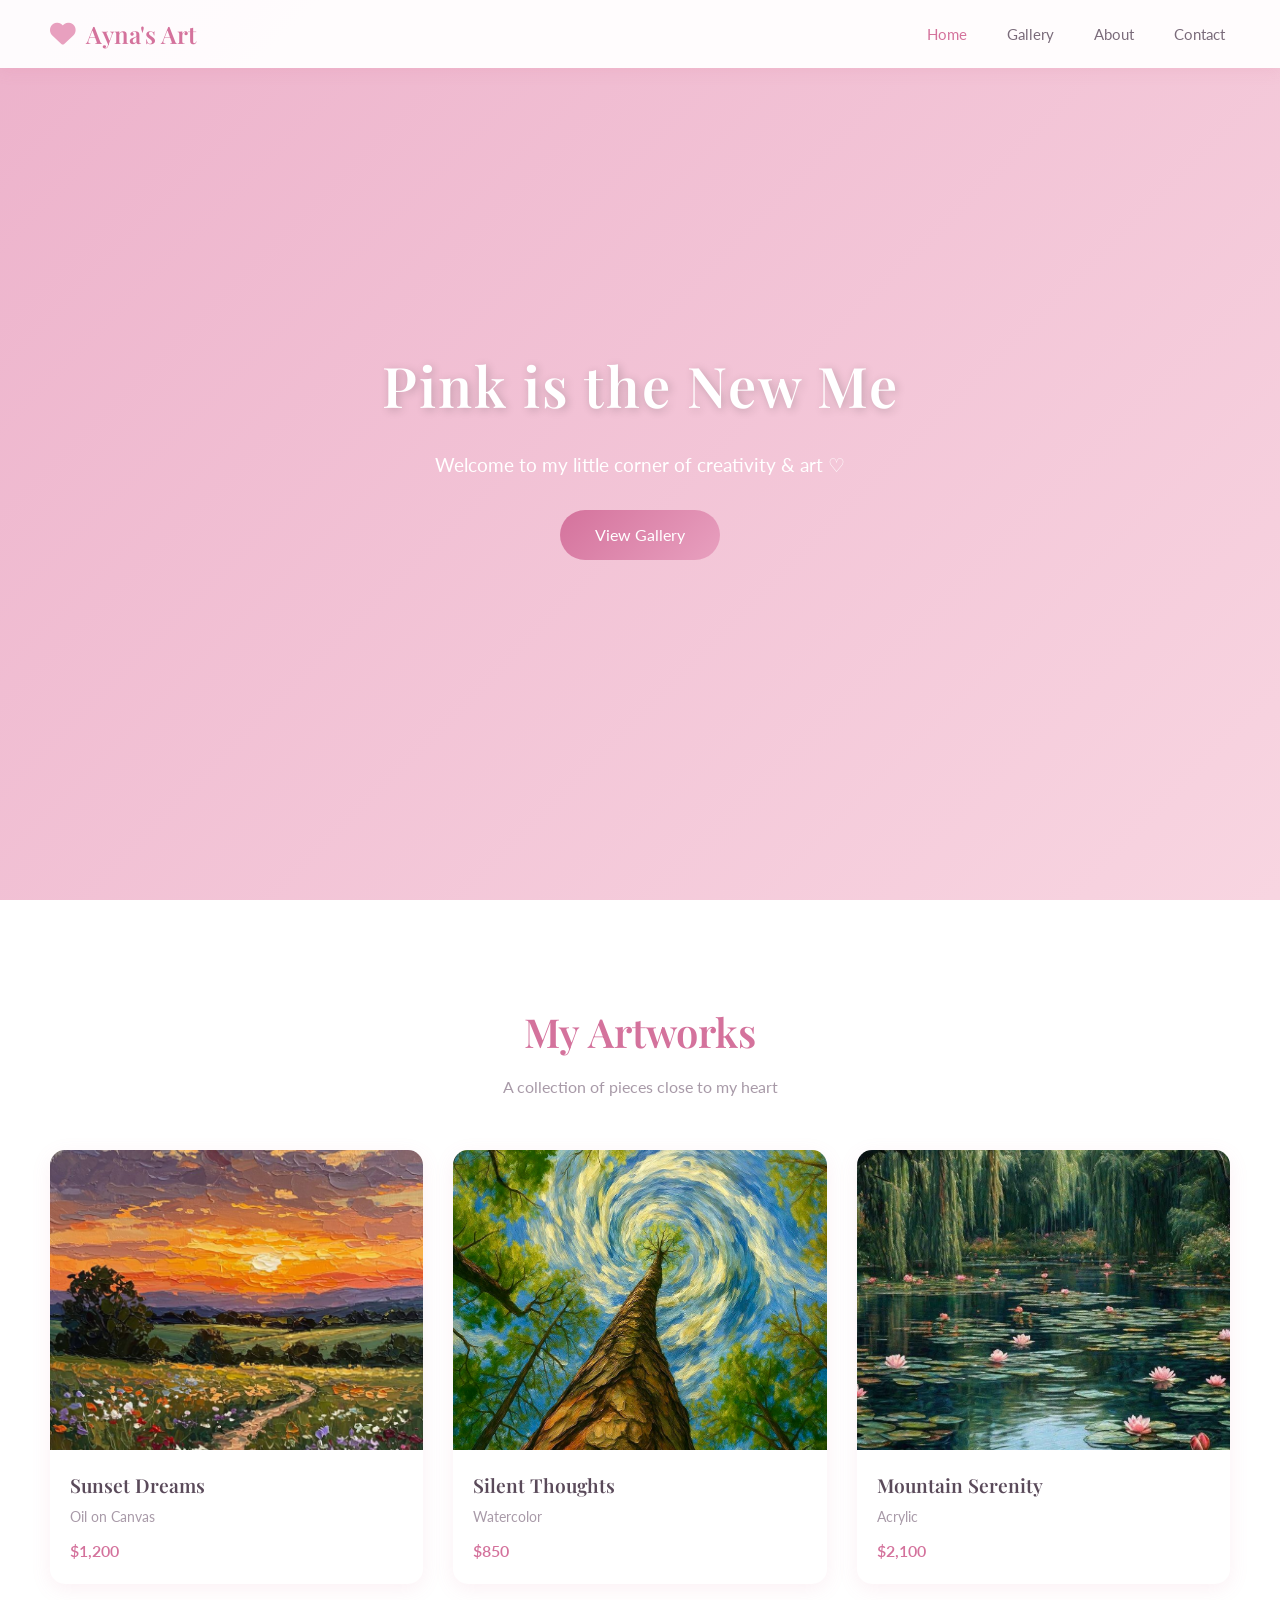
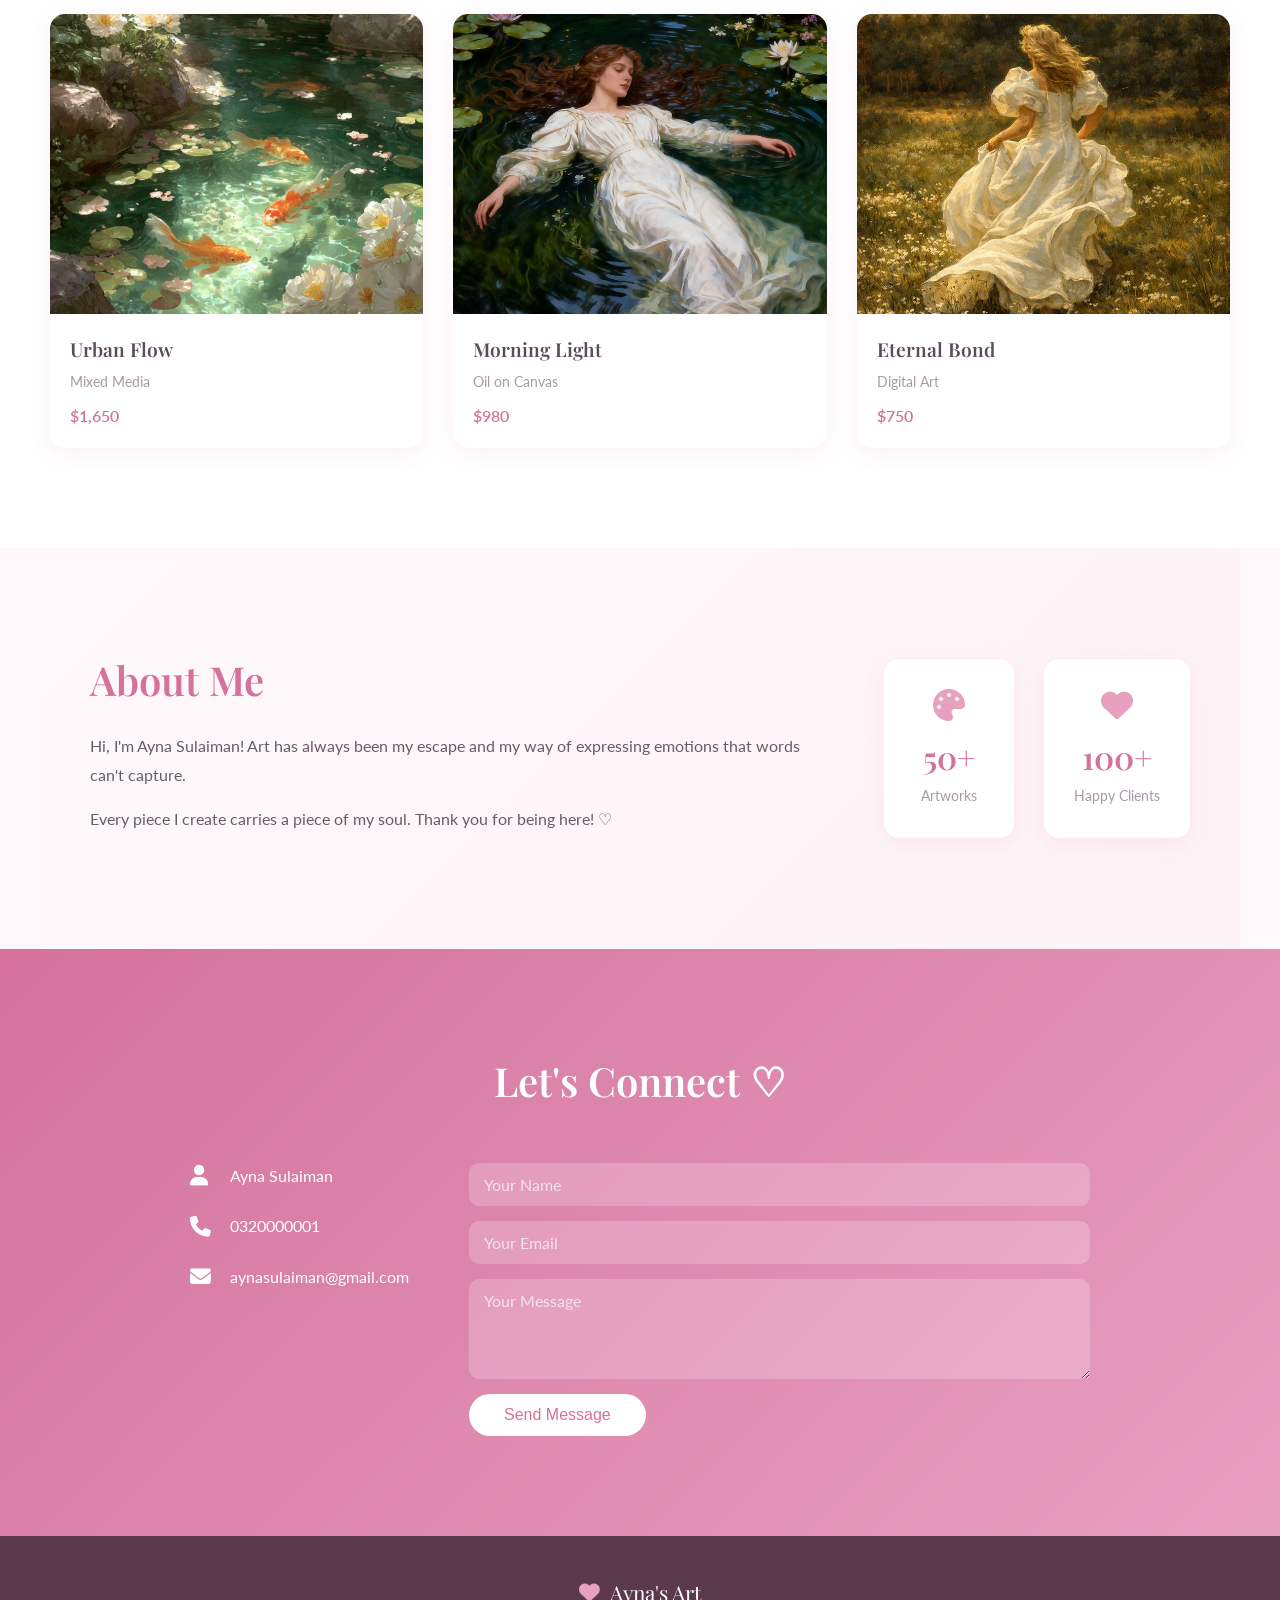
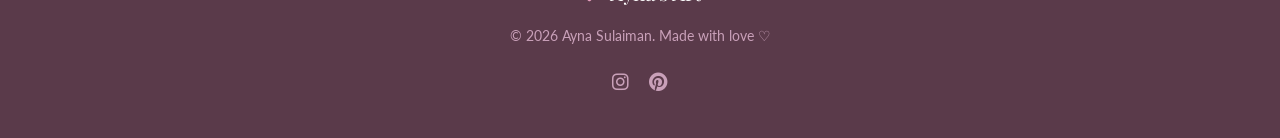
==== commit e9e35b36: "pink" ====
--- a/manual-gallery/index.html
+++ b/manual-gallery/index.html
@@ -3,7 +3,7 @@
 <head>
     <meta charset="UTF-8">
     <meta name="viewport" content="width=device-width, initial-scale=1.0">
-    <title>Artistry Gallery</title>
+    <title>Ayna's Art Gallery</title>
     
     <!-- css -->
     <link rel="stylesheet" href="styles.css">
@@ -18,7 +18,7 @@
     <!-- header -->
     <header id="main-header">
         <div class="logo">
-            <i class="fa-solid fa-palette"></i>
+            <i class="fa-solid fa-heart"></i>
             <span>Ayna's Art</span>
         </div>
         
@@ -27,7 +27,6 @@
             <ul class="nav-links">
                 <li><a href="#home" class="nav-link active">Home</a></li>
                 <li><a href="#gallery" class="nav-link">Gallery</a></li>
-                <li><a href="#artists" class="nav-link">Artists</a></li>
                 <li><a href="#about" class="nav-link">About</a></li>
                 <li><a href="#contact" class="nav-link">Contact</a></li>
             </ul>
@@ -39,19 +38,18 @@
         <!-- hero banner -->
         <section id="home" class="hero">
             <div class="hero-content">
-                <h1>Discover Beautiful Art</h1>
-                <p>Explore our curated collection of contemporary masterpieces</p>
+                <h1>Pink is the New Me</h1>
+                <p>Welcome to my little corner of creativity & art ♡</p>
                 <a href="#gallery" class="btn">View Gallery</a>
             </div>
         </section>
 
         <!-- gallery -->
         <section id="gallery" class="gallery-section">
-            <h2>Featured Artworks</h2>
-            <p class="section-desc">A selection of our finest pieces</p>
+            <h2>My Artworks</h2>
+            <p class="section-desc">A collection of pieces close to my heart</p>
             
             <div class="gallery-grid">
-                <!-- artwork cards - add more as needed -->
                 <article class="artwork-card">
                     <figure class="artwork-image">
                         <img src="1.jpg" alt="Abstract painting">
@@ -138,95 +136,43 @@
             </div>
         </section>
 
-        <!-- artists -->
-        <section id="artists" class="artists-section">
-            <h2>Our Artists</h2>
-            <p class="section-desc">Meet the creative minds behind the art</p>
-            
-            <div class="artists-grid">
-                <article class="artist-card">
-                    <figure>
-                        <!-- PLACEHOLDER: Replace with artist image -->
-                        <img src="https://via.placeholder.com/200x200/ddd/666?text=Artist+1" alt="Artist portrait">
-                    </figure>
-                    <h3>Sarah Mitchell</h3>
-                    <p>Contemporary Artist</p>
-                    <div class="social-links">
-                        <a href="#"><i class="fa-brands fa-instagram"></i></a>
-                        <a href="#"><i class="fa-brands fa-twitter"></i></a>
-                    </div>
-                </article>
-
-                <article class="artist-card">
-                    <figure>
-                        <!-- PLACEHOLDER: Replace with artist image -->
-                        <img src="https://via.placeholder.com/200x200/ddd/666?text=Artist+2" alt="Artist portrait">
-                    </figure>
-                    <h3>James Chen</h3>
-                    <p>Abstract Painter</p>
-                    <div class="social-links">
-                        <a href="#"><i class="fa-brands fa-instagram"></i></a>
-                        <a href="#"><i class="fa-brands fa-twitter"></i></a>
-                    </div>
-                </article>
-
-                <article class="artist-card">
-                    <figure>
-                        <!-- PLACEHOLDER: Replace with artist image -->
-                        <img src="https://via.placeholder.com/200x200/ddd/666?text=Artist+3" alt="Artist portrait">
-                    </figure>
-                    <h3>Emma Rodriguez</h3>
-                    <p>Digital Artist</p>
-                    <div class="social-links">
-                        <a href="#"><i class="fa-brands fa-instagram"></i></a>
-                        <a href="#"><i class="fa-brands fa-twitter"></i></a>
-                    </div>
-                </article>
-            </div>
-        </section>
-
         <!-- about -->
         <section id="about" class="about-section">
             <div class="about-content">
-                <h2>About Us</h2>
-                <p>Artistry Gallery has been showcasing exceptional artwork since 2010. We believe in connecting art lovers with talented artists from around the world.</p>
-                <p>Our mission is to make art accessible and to support emerging artists in their creative journey.</p>
+                <h2>About Me</h2>
+                <p>Hi, I'm Ayna Sulaiman! Art has always been my escape and my way of expressing emotions that words can't capture.</p>
+                <p>Every piece I create carries a piece of my soul. Thank you for being here! ♡</p>
             </div>
             <aside class="about-stats">
                 <div class="stat">
-                    <i class="fa-solid fa-image"></i>
-                    <span class="stat-number">500+</span>
+                    <i class="fa-solid fa-palette"></i>
+                    <span class="stat-number">50+</span>
                     <span>Artworks</span>
                 </div>
                 <div class="stat">
-                    <i class="fa-solid fa-user"></i>
-                    <span class="stat-number">50+</span>
-                    <span>Artists</span>
-                </div>
-                <div class="stat">
                     <i class="fa-solid fa-heart"></i>
-                    <span class="stat-number">10k+</span>
-                    <span>Visitors</span>
+                    <span class="stat-number">100+</span>
+                    <span>Happy Clients</span>
                 </div>
             </aside>
         </section>
 
         <!-- contact -->
         <section id="contact" class="contact-section">
-            <h2>Get In Touch</h2>
+            <h2>Let's Connect ♡</h2>
             <div class="contact-wrapper">
                 <div class="contact-info">
                     <div class="info-item">
-                        <i class="fa-solid fa-location-dot"></i>
-                        <p>123 Art Street, Creative City</p>
+                        <i class="fa-solid fa-user"></i>
+                        <p>Ayna Sulaiman</p>
                     </div>
                     <div class="info-item">
                         <i class="fa-solid fa-phone"></i>
-                        <p>+1 (555) 123-4567</p>
+                        <p>0320000001</p>
                     </div>
                     <div class="info-item">
                         <i class="fa-solid fa-envelope"></i>
-                        <p>hello@artistrygallery.com</p>
+                        <p>aynasulaiman@gmail.com</p>
                     </div>
                 </div>
                 <form class="contact-form">
@@ -243,14 +189,12 @@
     <footer>
         <div class="footer-content">
             <div class="footer-brand">
-                <i class="fa-solid fa-palette"></i>
-                <span>Artistry Gallery</span>
-            </div>
-            <p>&copy; 2026 Artistry Gallery. All rights reserved.</p>
+                <i class="fa-solid fa-heart"></i>
+                <span>Ayna's Art</span>
+            </div>
+            <p>&copy; 2026 Ayna Sulaiman. Made with love ♡</p>
             <div class="footer-social">
-                <a href="#"><i class="fa-brands fa-facebook"></i></a>
                 <a href="#"><i class="fa-brands fa-instagram"></i></a>
-                <a href="#"><i class="fa-brands fa-twitter"></i></a>
                 <a href="#"><i class="fa-brands fa-pinterest"></i></a>
             </div>
         </div>
--- a/manual-gallery/styles.css
+++ b/manual-gallery/styles.css
@@ -1,14 +1,12 @@
-/* Main styles for Artistry Gallery */
-/* made by [Your Name] */
-
-/* basic reset */
+/* Ayna's Pink Art Gallery */
+/* made by ayna sulaiman */
+
 * {
     margin: 0;
     padding: 0;
     box-sizing: border-box;
 }
 
-/* Type Selector - applies to all elements of that type */
 html {
     scroll-behavior: smooth;
 }
@@ -16,9 +14,8 @@
 body {
     font-family: 'Lato', sans-serif;
     line-height: 1.6;
-    color: #333;
-    background-color: #faf8f5;
-    /* background: #f5f5f5; - tried this but looked too grey */
+    color: #4a3f4a;
+    background: #fff9fb;
 }
 
 h1, h2, h3 {
@@ -52,9 +49,8 @@
     align-items: center;
     padding: 15px 50px;
     background: rgba(255, 255, 255, 0.95);
-    box-shadow: 0 2px 10px rgba(0, 0, 0, 0.1);
+    box-shadow: 0 2px 15px rgba(219, 112, 147, 0.15);
     z-index: 1000;
-    transition: all 0.3s ease;
 }
 
 .logo {
@@ -64,19 +60,15 @@
     font-family: 'Playfair Display', serif;
     font-size: 1.5rem;
     font-weight: 600;
-    color: #2c3e50;
+    color: #d4729c;
 }
 
 .logo i {
-    color: #c9a86c;
-    font-size: 1.8rem;
-}
-
-/* nav stuff */
-.navbar {
-    display: flex;
-}
-
+    color: #e8a0bf;
+    font-size: 1.6rem;
+}
+
+/* nav */
 .nav-links {
     display: flex;
     gap: 30px;
@@ -84,22 +76,17 @@
 
 .nav-link {
     font-size: 0.95rem;
-    font-weight: 400;
-    color: #555;
+    color: #7a6b7a;
     padding: 8px 5px;
     position: relative;
     transition: color 0.3s ease;
 }
 
-.nav-link:hover {
-    color: #c9a86c;
-}
-
+.nav-link:hover,
 .nav-link.active {
-    color: #c9a86c;
-}
-
-/* cool underline thing */
+    color: #d4729c;
+}
+
 .nav-link::after {
     content: '';
     position: absolute;
@@ -107,7 +94,7 @@
     left: 0;
     width: 0;
     height: 2px;
-    background: #c9a86c;
+    background: linear-gradient(90deg, #e8a0bf, #f5c6d6);
     transition: width 0.3s ease;
 }
 
@@ -115,16 +102,15 @@
     width: 100%;
 }
 
-/* hero section - the big banner at top */
+/* hero */
 .hero {
     height: 100vh;
     display: flex;
     align-items: center;
     justify-content: center;
     text-align: center;
-    /* Background Image - can be replaced */
-    background: linear-gradient(rgba(0, 0, 0, 0.4), rgba(0, 0, 0, 0.4)),
-                url('https://images.unsplash.com/photo-1536924940846-227afb31e2a5?w=1920') center/cover no-repeat;
+    background: linear-gradient(135deg, rgba(232, 160, 191, 0.8), rgba(245, 198, 214, 0.7)),
+                url('https://images.unsplash.com/photo-1579783902614-a3fb3927b6a5?w=1920') center/cover;
     color: #fff;
 }
 
@@ -132,33 +118,32 @@
     font-size: 3.5rem;
     margin-bottom: 20px;
     letter-spacing: 2px;
+    text-shadow: 2px 2px 10px rgba(0, 0, 0, 0.2);
     animation: fadeInUp 1s ease;
-    /* font-size: 4rem; too big on mobile */
 }
 
 .hero-content p {
     font-size: 1.2rem;
     margin-bottom: 30px;
-    opacity: 0.9;
     animation: fadeInUp 1s ease 0.2s both;
 }
 
 .btn {
     display: inline-block;
     padding: 12px 35px;
-    background: #c9a86c;
+    background: linear-gradient(135deg, #d4729c, #e8a0bf);
     color: #fff;
     font-size: 1rem;
     border: none;
+    border-radius: 25px;
     cursor: pointer;
     transition: all 0.3s ease;
     animation: fadeInUp 1s ease 0.4s both;
 }
 
 .btn:hover {
-    background: #b8975b;
     transform: translateY(-3px);
-    box-shadow: 0 5px 20px rgba(201, 168, 108, 0.4);
+    box-shadow: 0 8px 25px rgba(212, 114, 156, 0.4);
 }
 
 /* gallery */
@@ -170,12 +155,12 @@
 
 .gallery-section h2 {
     font-size: 2.5rem;
-    color: #2c3e50;
+    color: #d4729c;
     margin-bottom: 10px;
 }
 
 .section-desc {
-    color: #777;
+    color: #a89aa8;
     margin-bottom: 50px;
 }
 
@@ -189,15 +174,15 @@
 
 .artwork-card {
     background: #fff;
-    border-radius: 8px;  /* maybe try 10px? */
+    border-radius: 15px;
     overflow: hidden;
-    box-shadow: 0 5px 15px rgba(0, 0, 0, 0.08);
+    box-shadow: 0 5px 20px rgba(219, 112, 147, 0.1);
     transition: transform 0.4s ease, box-shadow 0.4s ease;
 }
 
 .artwork-card:hover {
     transform: translateY(-10px);
-    box-shadow: 0 15px 40px rgba(0, 0, 0, 0.15);
+    box-shadow: 0 15px 40px rgba(219, 112, 147, 0.2);
 }
 
 .artwork-image {
@@ -218,11 +203,8 @@
 
 .artwork-overlay {
     position: absolute;
-    top: 0;
-    left: 0;
-    right: 0;
-    bottom: 0;
-    background: rgba(44, 62, 80, 0.7);
+    inset: 0;
+    background: rgba(212, 114, 156, 0.6);
     display: flex;
     align-items: center;
     justify-content: center;
@@ -238,8 +220,8 @@
     width: 50px;
     height: 50px;
     border-radius: 50%;
-    background: #c9a86c;
-    color: #fff;
+    background: #fff;
+    color: #d4729c;
     display: flex;
     align-items: center;
     justify-content: center;
@@ -259,12 +241,12 @@
 
 .artwork-info h3 {
     font-size: 1.2rem;
-    color: #2c3e50;
+    color: #5a4a5a;
     margin-bottom: 5px;
 }
 
 .artwork-info p {
-    color: #888;
+    color: #a89aa8;
     font-size: 0.9rem;
 }
 
@@ -272,90 +254,15 @@
     display: inline-block;
     margin-top: 10px;
     font-weight: 600;
-    color: #c9a86c;
-}
-
-/* artists */
-.artists-section {
+    color: #d4729c;
+}
+
+/* about */
+.about-section {
+    display: flex;
+    align-items: center;
     padding: 100px 50px;
-    text-align: center;
-    background: #f5f3f0;
-}
-
-.artists-section h2 {
-    font-size: 2.5rem;
-    color: #2c3e50;
-    margin-bottom: 10px;
-}
-
-.artists-grid {
-    display: grid;
-    grid-template-columns: repeat(3, 1fr);
-    gap: 40px;
-    max-width: 900px;
-    margin: 0 auto;
-}
-
-.artist-card {
-    padding: 30px;
-    background: #fff;
-    border-radius: 10px;
-    transition: transform 0.3s ease;
-}
-
-.artist-card:hover {
-    transform: translateY(-5px);
-}
-
-.artist-card figure {
-    width: 120px;
-    height: 120px;
-    margin: 0 auto 20px;
-    border-radius: 50%;
-    overflow: hidden;
-    border: 3px solid #c9a86c;
-}
-
-.artist-card img {
-    width: 100%;
-    height: 100%;
-    object-fit: cover;
-}
-
-.artist-card h3 {
-    font-size: 1.3rem;
-    color: #2c3e50;
-    margin-bottom: 5px;
-}
-
-.artist-card p {
-    color: #888;
-    font-size: 0.9rem;
-    margin-bottom: 15px;
-}
-
-.social-links {
-    display: flex;
-    justify-content: center;
-    gap: 15px;
-}
-
-.social-links a {
-    color: #888;
-    font-size: 1.2rem;
-    transition: color 0.3s ease;
-}
-
-.social-links a:hover {
-    color: #c9a86c;
-}
-
-/* about us */
-.about-section {
-    display: flex;
-    align-items: center;
-    padding: 100px 50px;
-    background: #fff;
+    background: linear-gradient(135deg, #fff9fb, #fdf2f6);
     gap: 60px;
     max-width: 1200px;
     margin: 0 auto;
@@ -367,12 +274,12 @@
 
 .about-content h2 {
     font-size: 2.5rem;
-    color: #2c3e50;
+    color: #d4729c;
     margin-bottom: 20px;
 }
 
 .about-content p {
-    color: #666;
+    color: #6a5a6a;
     margin-bottom: 15px;
     line-height: 1.8;
 }
@@ -385,14 +292,15 @@
 .stat {
     text-align: center;
     padding: 30px;
-    background: #f5f3f0;
-    border-radius: 10px;
-    min-width: 120px;
+    background: #fff;
+    border-radius: 15px;
+    min-width: 130px;
+    box-shadow: 0 5px 20px rgba(219, 112, 147, 0.1);
 }
 
 .stat i {
     font-size: 2rem;
-    color: #c9a86c;
+    color: #e8a0bf;
     margin-bottom: 10px;
 }
 
@@ -400,19 +308,19 @@
     display: block;
     font-size: 2rem;
     font-weight: 600;
-    color: #2c3e50;
+    color: #d4729c;
     font-family: 'Playfair Display', serif;
 }
 
 .stat span:last-child {
-    color: #888;
+    color: #a89aa8;
     font-size: 0.9rem;
 }
 
-/* contact form area */
+/* contact */
 .contact-section {
     padding: 100px 50px;
-    background: #2c3e50;
+    background: linear-gradient(135deg, #d4729c, #e8a0bf);
     color: #fff;
     text-align: center;
 }
@@ -431,10 +339,6 @@
     text-align: left;
 }
 
-.contact-info {
-    flex: 1;
-}
-
 .info-item {
     display: flex;
     align-items: center;
@@ -444,7 +348,7 @@
 
 .info-item i {
     font-size: 1.3rem;
-    color: #c9a86c;
+    color: #fff;
     width: 25px;
 }
 
@@ -459,10 +363,10 @@
 .contact-form textarea {
     padding: 12px 15px;
     border: none;
-    border-radius: 5px;
+    border-radius: 10px;
     font-family: 'Lato', sans-serif;
     font-size: 1rem;
-    background: rgba(255, 255, 255, 0.1);
+    background: rgba(255, 255, 255, 0.2);
     color: #fff;
     transition: background 0.3s ease;
 }
@@ -470,28 +374,29 @@
 .contact-form input:focus,
 .contact-form textarea:focus {
     outline: none;
-    background: rgba(255, 255, 255, 0.2);
+    background: rgba(255, 255, 255, 0.3);
 }
 
 .contact-form input::placeholder,
 .contact-form textarea::placeholder {
-    color: rgba(255, 255, 255, 0.6);
+    color: rgba(255, 255, 255, 0.7);
 }
 
 .contact-form .btn {
     align-self: flex-start;
+    background: #fff;
+    color: #d4729c;
+}
+
+.contact-form .btn:hover {
+    box-shadow: 0 8px 25px rgba(0, 0, 0, 0.2);
 }
 
 /* footer */
 footer {
-    background: #1a252f;
+    background: #5a3a4a;
     padding: 40px 50px;
     text-align: center;
-}
-
-.footer-content {
-    max-width: 1200px;
-    margin: 0 auto;
 }
 
 .footer-brand {
@@ -506,11 +411,11 @@
 }
 
 .footer-brand i {
-    color: #c9a86c;
+    color: #e8a0bf;
 }
 
 footer p {
-    color: #888;
+    color: #c9a0b9;
     font-size: 0.9rem;
     margin-bottom: 20px;
 }
@@ -522,13 +427,13 @@
 }
 
 .footer-social a {
-    color: #888;
+    color: #c9a0b9;
     font-size: 1.2rem;
     transition: color 0.3s ease, transform 0.3s ease;
 }
 
 .footer-social a:hover {
-    color: #c9a86c;
+    color: #e8a0bf;
     transform: translateY(-3px);
 }
 
@@ -544,25 +449,15 @@
     }
 }
 
-/* responsive stuff */
-
-/* tablets */
+/* responsive */
 @media screen and (max-width: 992px) {
     .gallery-grid {
         grid-template-columns: repeat(2, 1fr);
     }
     
-    .artists-grid {
-        grid-template-columns: repeat(2, 1fr);
-    }
-    
     .about-section {
         flex-direction: column;
         text-align: center;
-    }
-    
-    .about-stats {
-        justify-content: center;
     }
     
     .contact-wrapper {
@@ -577,7 +472,6 @@
     }
 }
 
-/* phones */
 @media screen and (max-width: 768px) {
     #main-header {
         padding: 15px 20px;
@@ -595,13 +489,7 @@
         font-size: 2.2rem;
     }
     
-    .hero-content p {
-        font-size: 1rem;
-        padding: 0 20px;
-    }
-    
     .gallery-section,
-    .artists-section,
     .about-section,
     .contact-section {
         padding: 60px 20px;
@@ -609,32 +497,14 @@
     
     .gallery-grid {
         grid-template-columns: 1fr;
-        gap: 20px;
-    }
-    
-    .artists-grid {
-        grid-template-columns: 1fr;
     }
     
     .about-stats {
         flex-direction: column;
         align-items: center;
     }
-    
-    .stat {
-        width: 100%;
-        max-width: 200px;
-    }
-    
-    .gallery-section h2,
-    .artists-section h2,
-    .about-content h2,
-    .contact-section h2 {
-        font-size: 1.8rem;
-    }
-}
-
-/* tiny screens lol */
+}
+
 @media screen and (max-width: 480px) {
     .hero-content h1 {
         font-size: 1.8rem;
@@ -642,15 +512,5 @@
     
     .btn {
         padding: 10px 25px;
-        font-size: 0.9rem;
-    }
-    
-    .nav-link {
-        font-size: 0.85rem;
-    }
-    
-    .contact-form input,
-    .contact-form textarea {
-        padding: 10px 12px;
-    }
-}
+    }
+}
